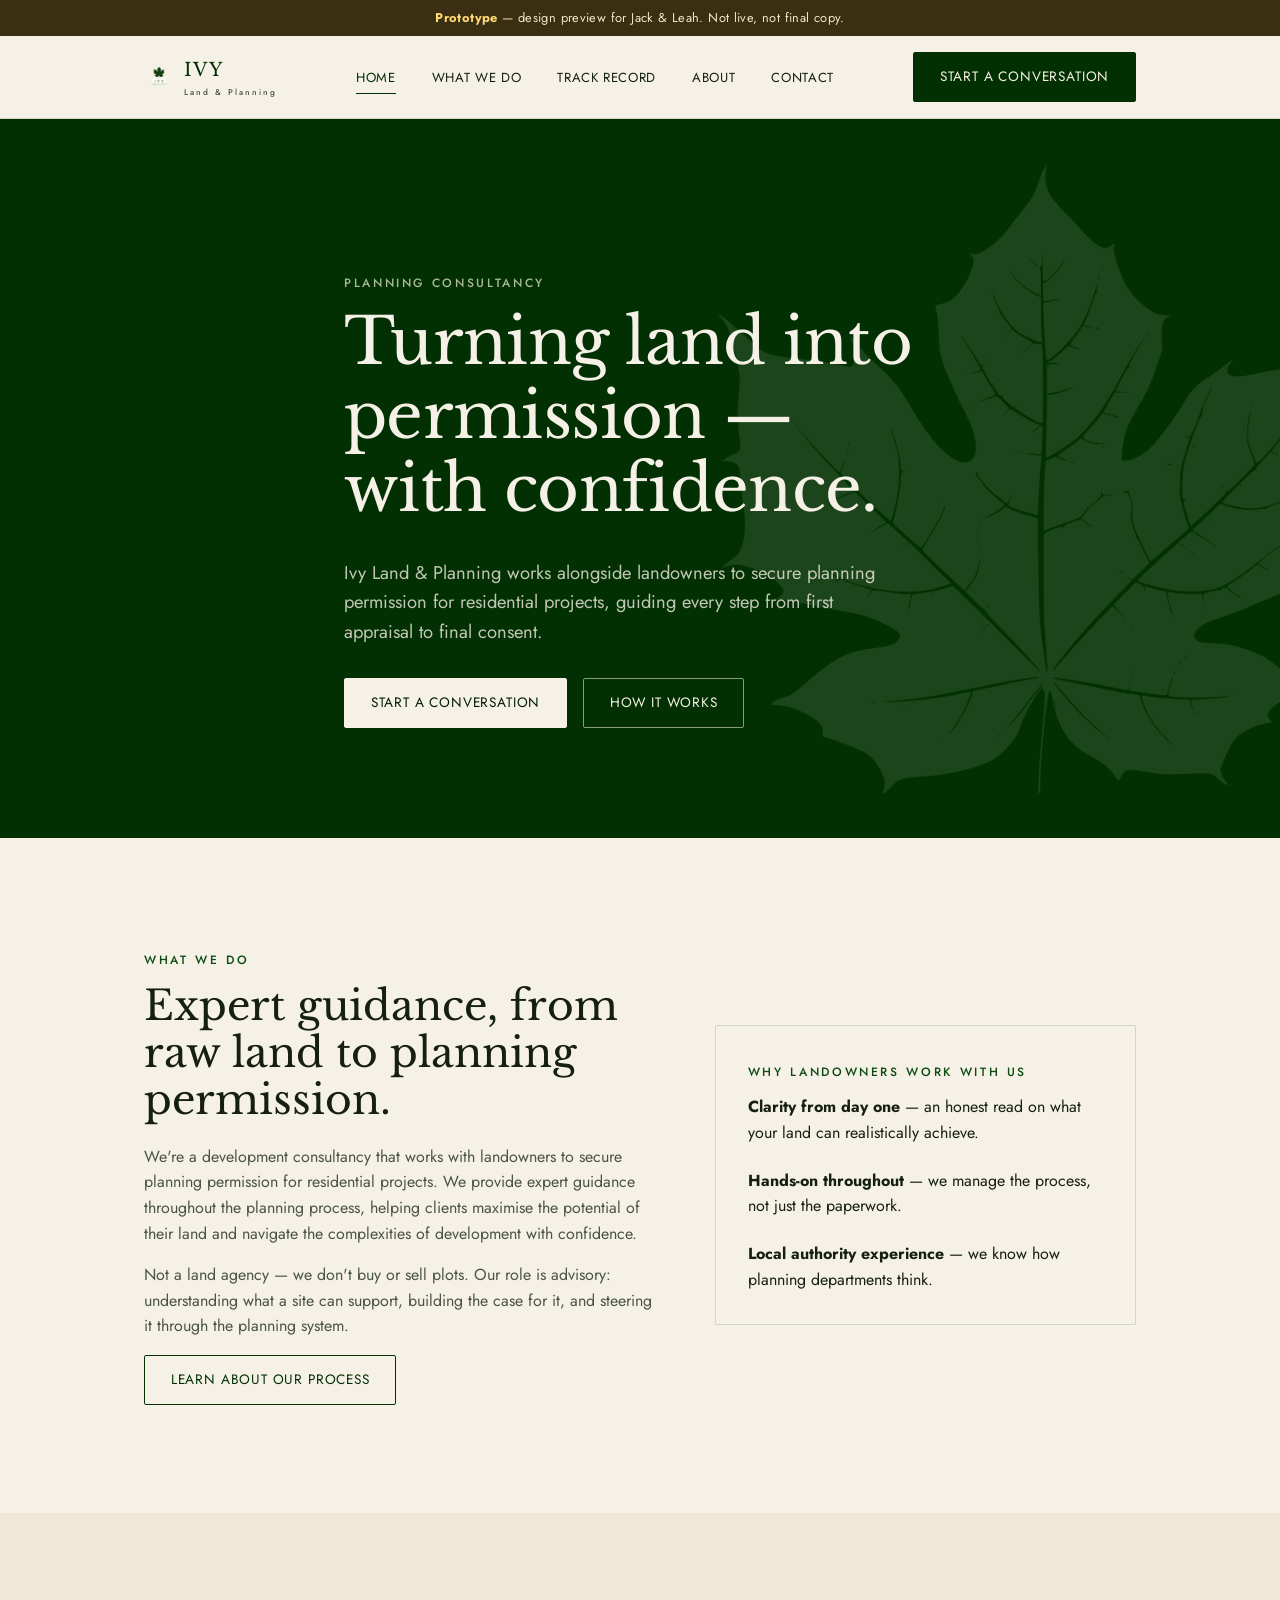
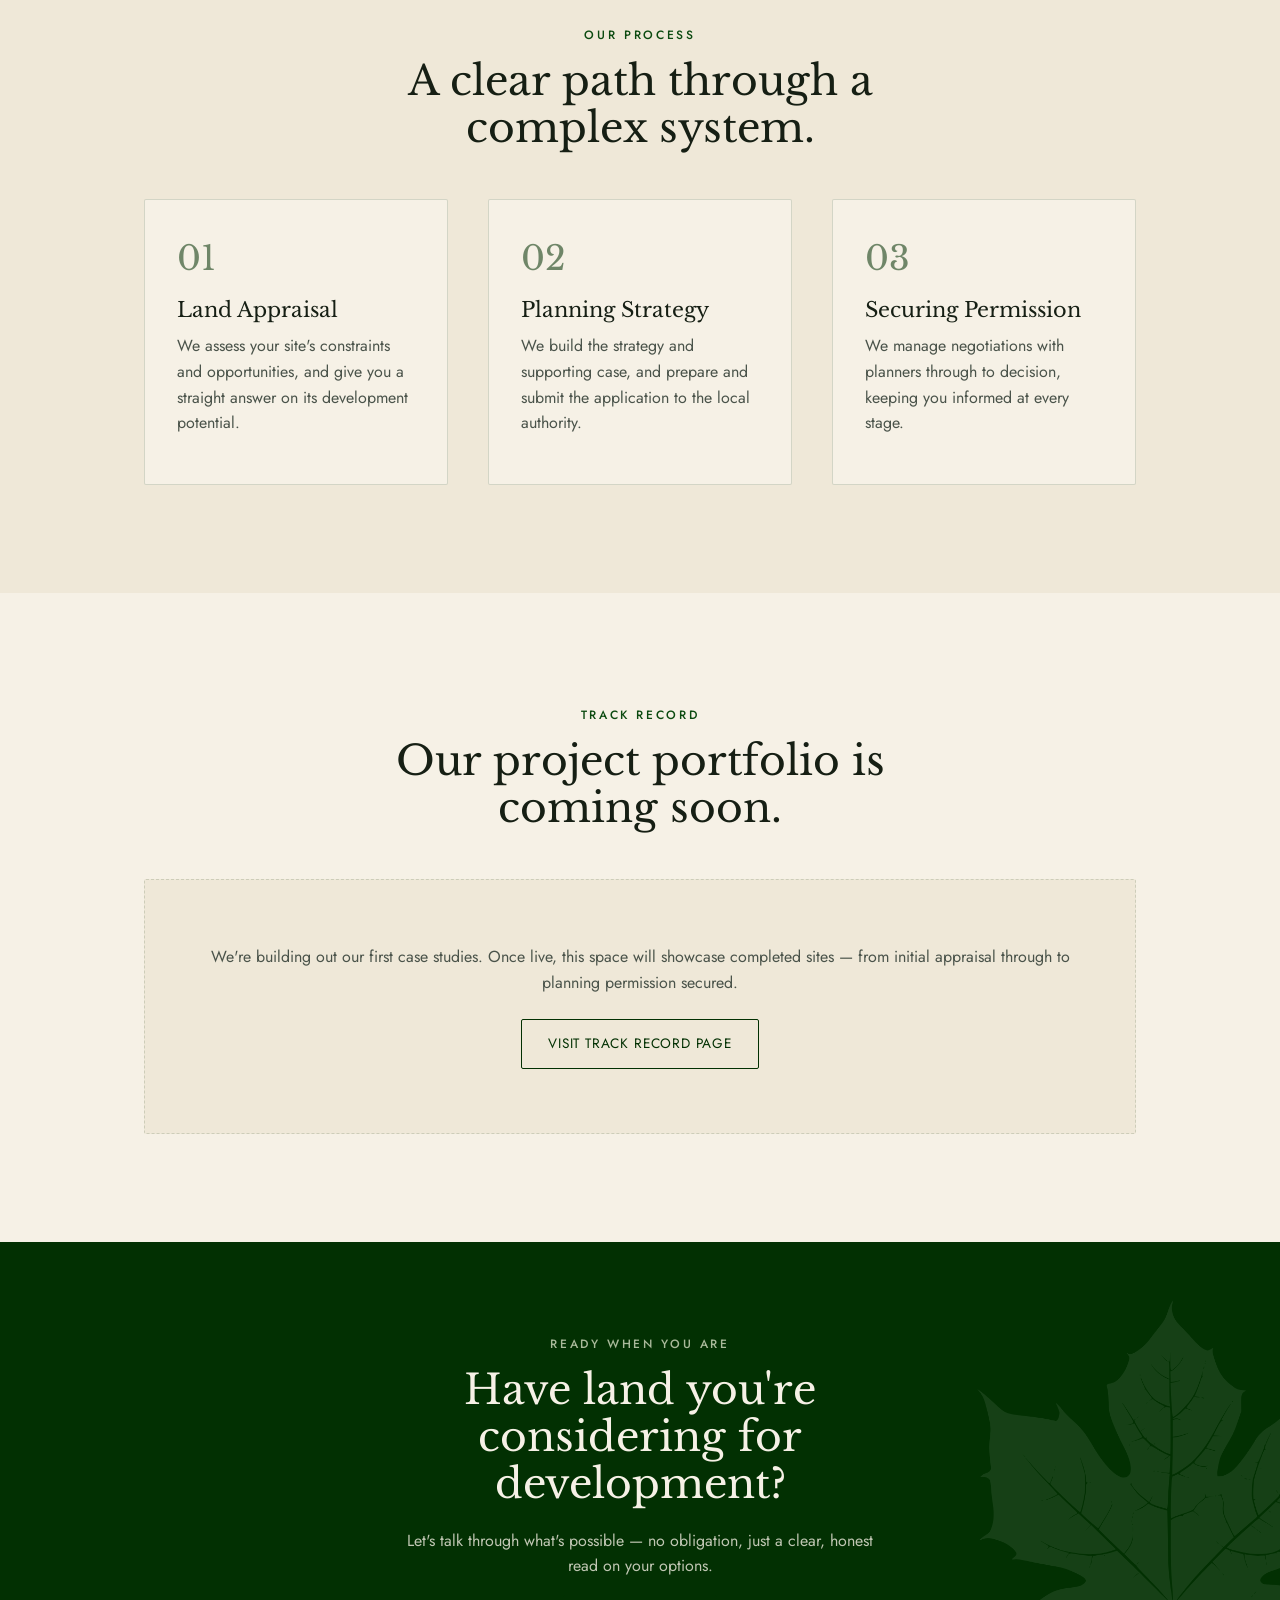
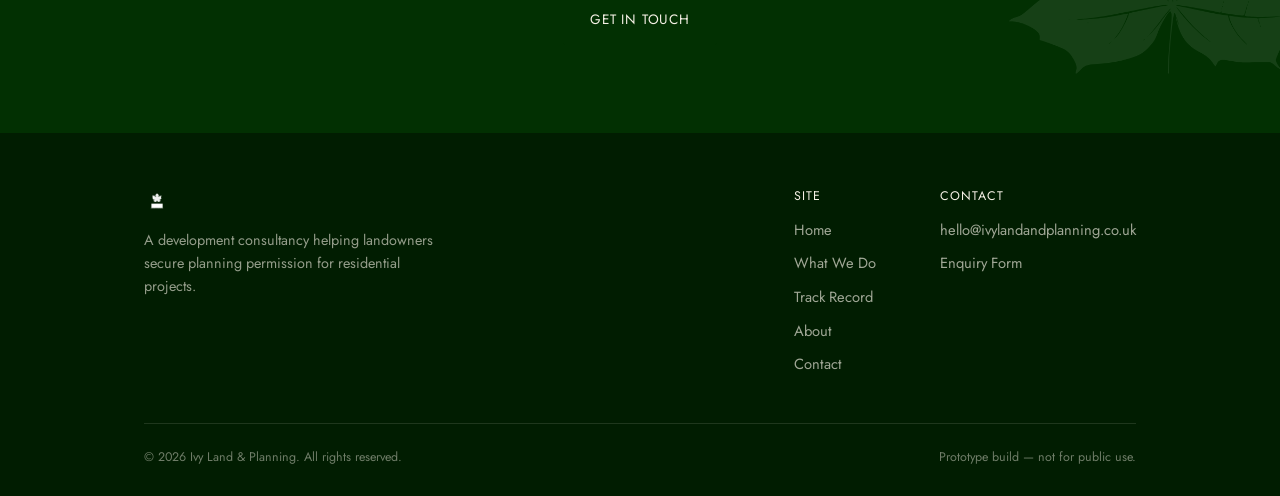
==== index.html @ 44a5bf32 "Add Ivy Land & Planning website prototype Static 5-page site (Home, What We Do, Track Record, About," ====
<!DOCTYPE html>
<html lang="en">
<head>
<meta charset="UTF-8">
<meta name="viewport" content="width=device-width, initial-scale=1.0">
<title>Ivy Land & Planning — Planning Consultancy for Landowners</title>
<meta name="description" content="Ivy Land & Planning works with landowners to secure planning permission for residential projects, guiding you through every step with confidence.">
<link rel="icon" href="assets/img/favicon.png">
<link rel="preconnect" href="https://fonts.googleapis.com">
<link rel="preconnect" href="https://fonts.gstatic.com" crossorigin>
<link href="https://fonts.googleapis.com/css2?family=Libre+Baskerville:ital,wght@0,400;0,700;1,400&family=Jost:wght@300;400;500;600&display=swap" rel="stylesheet">
<link rel="stylesheet" href="assets/css/style.css">
</head>
<body>

<div class="proto-banner"><strong>Prototype</strong> — design preview for Jack &amp; Leah. Not live, not final copy.</div>

<header class="site-header">
  <div class="header-inner">
    <a href="index.html" class="brand">
      <img src="assets/img/logo-colour.png" alt="Ivy Land & Planning">
      <span class="brand-word">IVY<small>Land &amp; Planning</small></span>
    </a>
    <nav class="main-nav" id="main-nav">
      <a href="index.html" aria-current="page">Home</a>
      <a href="services.html">What We Do</a>
      <a href="track-record.html">Track Record</a>
      <a href="about.html">About</a>
      <a href="contact.html">Contact</a>
      <a href="contact.html" class="btn btn-primary nav-cta-mobile">Start a Conversation</a>
    </nav>
    <a href="contact.html" class="btn btn-primary nav-cta-desktop">Start a Conversation</a>
    <button class="nav-toggle" aria-label="Toggle navigation" aria-expanded="false">
      <span></span><span></span><span></span>
    </button>
  </div>
</header>

<section class="hero on-green">
  <img src="assets/img/leaf-mark.png" class="leaf-watermark" alt="" aria-hidden="true">
  <div class="container hero-inner">
    <span class="eyebrow">Planning Consultancy</span>
    <h1>Turning land into permission — with confidence.</h1>
    <p class="lede">Ivy Land &amp; Planning works alongside landowners to secure planning permission for residential projects, guiding every step from first appraisal to final consent.</p>
    <div class="hero-actions">
      <a href="contact.html" class="btn btn-primary">Start a Conversation</a>
      <a href="services.html" class="btn btn-outline">How It Works</a>
    </div>
  </div>
</section>

<section class="section">
  <div class="container">
    <div class="grid-2">
      <div>
        <span class="eyebrow">What We Do</span>
        <h2>Expert guidance, from raw land to planning permission.</h2>
        <p>We're a development consultancy that works with landowners to secure planning permission for residential projects. We provide expert guidance throughout the planning process, helping clients maximise the potential of their land and navigate the complexities of development with confidence.</p>
        <p>Not a land agency — we don't buy or sell plots. Our role is advisory: understanding what a site can support, building the case for it, and steering it through the planning system.</p>
        <a href="services.html" class="btn btn-outline">Learn About Our Process</a>
      </div>
      <div class="card">
        <span class="eyebrow">Why Landowners Work With Us</span>
        <ul class="stack-lg" style="list-style:none; padding:0; margin:0;">
          <li><strong>Clarity from day one</strong> — an honest read on what your land can realistically achieve.</li>
          <li><strong>Hands-on throughout</strong> — we manage the process, not just the paperwork.</li>
          <li><strong>Local authority experience</strong> — we know how planning departments think.</li>
        </ul>
      </div>
    </div>
  </div>
</section>

<section class="section section-cream-soft">
  <div class="container">
    <div class="section-head center">
      <span class="eyebrow">Our Process</span>
      <h2>A clear path through a complex system.</h2>
    </div>
    <div class="grid-3">
      <div class="card">
        <div class="num">01</div>
        <h3>Land Appraisal</h3>
        <p>We assess your site's constraints and opportunities, and give you a straight answer on its development potential.</p>
      </div>
      <div class="card">
        <div class="num">02</div>
        <h3>Planning Strategy</h3>
        <p>We build the strategy and supporting case, and prepare and submit the application to the local authority.</p>
      </div>
      <div class="card">
        <div class="num">03</div>
        <h3>Securing Permission</h3>
        <p>We manage negotiations with planners through to decision, keeping you informed at every stage.</p>
      </div>
    </div>
  </div>
</section>

<section class="section">
  <div class="container">
    <div class="section-head center">
      <span class="eyebrow">Track Record</span>
      <h2>Our project portfolio is coming soon.</h2>
    </div>
    <div class="coming-soon-panel">
      <p style="margin-bottom:1.5em;">We're building out our first case studies. Once live, this space will showcase completed sites — from initial appraisal through to planning permission secured.</p>
      <a href="track-record.html" class="btn btn-outline">Visit Track Record Page</a>
    </div>
  </div>
</section>

<section class="cta-band">
  <img src="assets/img/leaf-mark.png" class="leaf-watermark small" alt="" aria-hidden="true">
  <div class="container">
    <span class="eyebrow">Ready When You Are</span>
    <h2>Have land you're considering for development?</h2>
    <p>Let's talk through what's possible — no obligation, just a clear, honest read on your options.</p>
    <a href="contact.html" class="btn btn-primary">Get In Touch</a>
  </div>
</section>

<footer class="site-footer">
  <div class="container">
    <div class="footer-top">
      <div class="footer-brand">
        <img src="assets/img/logo-colour.png" alt="Ivy Land & Planning">
        <p>A development consultancy helping landowners secure planning permission for residential projects.</p>
      </div>
      <div class="footer-cols">
        <div class="footer-col">
          <h4>Site</h4>
          <a href="index.html">Home</a>
          <a href="services.html">What We Do</a>
          <a href="track-record.html">Track Record</a>
          <a href="about.html">About</a>
          <a href="contact.html">Contact</a>
        </div>
        <div class="footer-col">
          <h4>Contact</h4>
          <a href="mailto:hello@ivylandandplanning.co.uk">hello@ivylandandplanning.co.uk</a>
          <a href="contact.html">Enquiry Form</a>
        </div>
      </div>
    </div>
    <div class="footer-bottom">
      <span>&copy; 2026 Ivy Land &amp; Planning. All rights reserved.</span>
      <span>Prototype build — not for public use.</span>
    </div>
  </div>
</footer>

<script src="assets/js/main.js"></script>
</body>
</html>
---- assets/css/style.css ----
/* Ivy Land & Planning — prototype site
   Palette: deep green base (#023002), cream neutrals, leaf-green accent.
   Type: Libre Baskerville (headings) + Jost (body). */

:root {
  --green: #023002;
  --green-deep: #011d01;
  --green-mid: #0b4a10;
  --cream: #f6f1e6;
  --cream-soft: #efe8d8;
  --ink: #161f14;
  --ink-soft: #4a534a;
  --sage: #a9b99a;
  --line: rgba(2, 48, 2, 0.14);
  --line-on-green: rgba(246, 241, 230, 0.18);

  --serif: "Libre Baskerville", "Georgia", serif;
  --sans: "Jost", "Helvetica Neue", Arial, sans-serif;

  --container: 1120px;
  --gutter: clamp(24px, 5vw, 64px);
}

* { box-sizing: border-box; }
html { scroll-behavior: smooth; }

body {
  margin: 0;
  font-family: var(--sans);
  color: var(--ink);
  background: var(--cream);
  -webkit-font-smoothing: antialiased;
  line-height: 1.6;
}

img { max-width: 100%; display: block; }

h1, h2, h3, h4 {
  font-family: var(--serif);
  font-weight: 400;
  color: inherit;
  line-height: 1.15;
  margin: 0 0 0.5em;
}

h1 { font-size: clamp(2.4rem, 5vw, 4rem); letter-spacing: -0.01em; }
h2 { font-size: clamp(1.8rem, 3.2vw, 2.6rem); }
h3 { font-size: 1.3rem; }

p { margin: 0 0 1em; color: var(--ink-soft); }

a { color: inherit; }

.eyebrow {
  font-family: var(--sans);
  font-size: 0.75rem;
  letter-spacing: 0.22em;
  text-transform: uppercase;
  color: var(--green-mid);
  font-weight: 500;
  display: inline-block;
  margin-bottom: 1em;
}

.on-green .eyebrow { color: var(--sage); }
.on-green p { color: rgba(246, 241, 230, 0.78); }
.on-green h1, .on-green h2, .on-green h3 { color: var(--cream); }

.container {
  max-width: var(--container);
  margin: 0 auto;
  padding: 0 var(--gutter);
}

section { position: relative; }

/* Buttons */
.btn {
  display: inline-flex;
  align-items: center;
  gap: 0.5em;
  font-family: var(--sans);
  font-size: 0.85rem;
  letter-spacing: 0.06em;
  text-transform: uppercase;
  text-decoration: none;
  padding: 0.95em 1.9em;
  border-radius: 2px;
  border: 1px solid transparent;
  transition: background 0.2s ease, color 0.2s ease, border-color 0.2s ease, transform 0.2s ease;
  cursor: pointer;
}

.btn-primary {
  background: var(--green);
  color: var(--cream);
  border-color: var(--green);
}
.btn-primary:hover { background: var(--green-deep); transform: translateY(-1px); }

.btn-outline {
  background: transparent;
  color: var(--green);
  border-color: var(--green);
}
.btn-outline:hover { background: var(--green); color: var(--cream); }

.on-green .btn-outline {
  color: var(--cream);
  border-color: rgba(246, 241, 230, 0.55);
}
.on-green .btn-outline:hover {
  background: var(--cream);
  color: var(--green-deep);
  border-color: var(--cream);
}
.on-green .btn-primary {
  background: var(--cream);
  color: var(--green-deep);
  border-color: var(--cream);
}
.on-green .btn-primary:hover { background: var(--sage); border-color: var(--sage); }

/* Header */
.site-header {
  position: sticky;
  top: 0;
  z-index: 100;
  background: rgba(246, 241, 230, 0.92);
  backdrop-filter: blur(8px);
  border-bottom: 1px solid var(--line);
}

.header-inner {
  display: flex;
  align-items: center;
  justify-content: space-between;
  padding: 16px var(--gutter);
  max-width: var(--container);
  margin: 0 auto;
}

.brand {
  display: flex;
  align-items: center;
  gap: 10px;
  text-decoration: none;
}
.brand img { height: 30px; width: auto; }
.brand-word {
  font-family: var(--serif);
  font-size: 1.15rem;
  letter-spacing: 0.08em;
  color: var(--green);
}
.brand-word small {
  display: block;
  font-family: var(--sans);
  font-size: 0.52rem;
  letter-spacing: 0.24em;
  color: var(--ink-soft);
  font-weight: 500;
  margin-top: 2px;
}

.main-nav {
  display: flex;
  align-items: center;
  gap: 36px;
}
.main-nav a {
  text-decoration: none;
  font-size: 0.82rem;
  letter-spacing: 0.05em;
  text-transform: uppercase;
  color: var(--ink);
  position: relative;
  padding: 4px 0;
}
.main-nav a.btn {
  color: var(--cream);
  text-transform: uppercase;
}
.main-nav a.btn::after { display: none; }
.main-nav a::after {
  content: "";
  position: absolute;
  left: 0; right: 100%;
  bottom: -2px;
  height: 1px;
  background: var(--green);
  transition: right 0.25s ease;
}
.main-nav a:hover::after,
.main-nav a[aria-current="page"]::after { right: 0; }
.main-nav a[aria-current="page"] { color: var(--green); }

.nav-cta-desktop { display: none; }
@media (min-width: 880px) { .nav-cta-desktop { display: inline-flex; } }

.nav-cta-mobile { display: none; }
@media (max-width: 879px) { .nav-cta-mobile { display: inline-flex; margin-top: 8px; } }

.nav-toggle {
  display: inline-flex;
  background: none;
  border: none;
  cursor: pointer;
  padding: 8px;
  flex-direction: column;
  gap: 5px;
}
.nav-toggle span {
  width: 22px; height: 1px; background: var(--green); display: block;
}
@media (min-width: 880px) { .nav-toggle { display: none; } }

@media (max-width: 879px) {
  .main-nav {
    position: absolute;
    top: 100%;
    left: 0;
    right: 0;
    min-height: 100vh;
    background: var(--cream);
    flex-direction: column;
    align-items: flex-start;
    padding: 32px var(--gutter);
    gap: 24px;
    transform: translateY(-8px);
    opacity: 0;
    visibility: hidden;
    transition: opacity 0.2s ease, transform 0.2s ease, visibility 0.2s;
  }
  .main-nav.open {
    opacity: 1; visibility: visible; transform: translateY(0);
  }
  .main-nav a { font-size: 1.1rem; }
}

/* Hero */
.hero {
  background: var(--green);
  color: var(--cream);
  overflow: hidden;
  padding: clamp(90px, 14vw, 150px) 0 clamp(70px, 10vw, 110px);
}
.hero-inner {
  position: relative;
  z-index: 2;
  max-width: 720px;
}
.hero .lede { font-size: 1.15rem; max-width: 560px; }
.hero-actions { display: flex; gap: 16px; flex-wrap: wrap; margin-top: 2em; }

.leaf-watermark {
  position: absolute;
  top: 50%;
  right: -6%;
  width: min(640px, 60vw);
  transform: translateY(-50%);
  opacity: 0.1;
  filter: brightness(0) invert(1);
  pointer-events: none;
  z-index: 1;
}
.leaf-watermark.small { width: min(380px, 50vw); opacity: 0.08; }

/* Page hero (interior pages) */
.page-hero {
  background: var(--green);
  color: var(--cream);
  padding: clamp(64px, 9vw, 96px) 0 clamp(48px, 7vw, 72px);
  overflow: hidden;
  position: relative;
}
.page-hero .container { position: relative; z-index: 2; max-width: 760px; }

/* Sections */
.section { padding: clamp(64px, 9vw, 108px) 0; }
.section-tight { padding: clamp(48px, 6vw, 72px) 0; }
.section-cream-soft { background: var(--cream-soft); }
.section-green { background: var(--green); color: var(--cream); }

.section-head { max-width: 640px; margin-bottom: 3rem; }
.section-head.center { margin-left: auto; margin-right: auto; text-align: center; }

/* Grid helpers */
.grid-3 {
  display: grid;
  gap: 40px;
  grid-template-columns: repeat(auto-fit, minmax(240px, 1fr));
}
.grid-2 {
  display: grid;
  gap: 56px;
  grid-template-columns: 1fr;
}
@media (min-width: 780px) {
  .grid-2 { grid-template-columns: 1.1fr 0.9fr; align-items: center; }
}

/* Cards */
.card {
  background: var(--cream);
  border: 1px solid var(--line);
  padding: 32px;
  border-radius: 2px;
}
.card .num {
  font-family: var(--serif);
  font-size: 2.1rem;
  color: var(--sage-num, var(--green));
  opacity: 0.55;
  margin-bottom: 0.4em;
}

/* Process list (services page) */
.process-list { border-top: 1px solid var(--line); }
.process-item {
  display: grid;
  grid-template-columns: 90px 1fr;
  gap: 24px;
  padding: 36px 0;
  border-bottom: 1px solid var(--line);
}
.process-item .step-num {
  font-family: var(--serif);
  font-size: 1.6rem;
  color: var(--green);
  opacity: 0.5;
}
@media (max-width: 560px) {
  .process-item { grid-template-columns: 48px 1fr; }
}

/* Case study cards */
.cs-grid {
  display: grid;
  gap: 32px;
  grid-template-columns: repeat(auto-fit, minmax(280px, 1fr));
}
.cs-card {
  background: var(--cream);
  border: 1px solid var(--line);
  overflow: hidden;
  border-radius: 2px;
}
.cs-photo {
  aspect-ratio: 4/3;
  background: linear-gradient(135deg, var(--sage), var(--green-mid));
  display: flex;
  align-items: center;
  justify-content: center;
  position: relative;
}
.cs-photo img { width: 64px; opacity: 0.85; filter: brightness(0) invert(1); }
.cs-body { padding: 24px; }
.cs-tag {
  display: inline-block;
  font-size: 0.7rem;
  letter-spacing: 0.08em;
  text-transform: uppercase;
  color: var(--green-mid);
  background: rgba(2, 48, 2, 0.08);
  padding: 4px 10px;
  border-radius: 2px;
  margin-bottom: 0.8em;
}
.cs-meta {
  display: flex;
  gap: 18px;
  margin-top: 1em;
  font-size: 0.82rem;
  color: var(--ink-soft);
  flex-wrap: wrap;
}

.coming-soon-panel {
  border: 1px dashed var(--line);
  padding: clamp(40px, 6vw, 64px);
  text-align: center;
  border-radius: 2px;
  background: var(--cream-soft);
}

/* Team */
.team-grid {
  display: grid;
  gap: 40px;
  grid-template-columns: repeat(auto-fit, minmax(260px, 1fr));
}
.team-card { text-align: left; }
.team-photo {
  aspect-ratio: 1;
  background: var(--sage);
  border-radius: 2px;
  margin-bottom: 1.2em;
  display: flex;
  align-items: center;
  justify-content: center;
  background: linear-gradient(160deg, #cfd8c1, var(--sage));
}
.team-photo img { width: 40px; filter: brightness(0) invert(1); opacity: 0.7; }
.team-role {
  font-size: 0.78rem;
  letter-spacing: 0.08em;
  text-transform: uppercase;
  color: var(--green-mid);
  margin-bottom: 0.8em;
  display: block;
}

/* Contact */
.contact-grid {
  display: grid;
  gap: 56px;
  grid-template-columns: 1fr;
}
@media (min-width: 860px) {
  .contact-grid { grid-template-columns: 0.9fr 1.1fr; }
}
.field { margin-bottom: 20px; }
.field label {
  display: block;
  font-size: 0.78rem;
  letter-spacing: 0.05em;
  text-transform: uppercase;
  color: var(--ink-soft);
  margin-bottom: 8px;
}
.field input, .field textarea, .field select {
  width: 100%;
  font-family: var(--sans);
  font-size: 1rem;
  padding: 13px 14px;
  border: 1px solid var(--line);
  background: var(--cream);
  color: var(--ink);
  border-radius: 2px;
}
.field input:focus, .field textarea:focus {
  outline: none;
  border-color: var(--green);
}
.field textarea { resize: vertical; min-height: 130px; }

.contact-info-item {
  display: flex;
  gap: 14px;
  padding: 18px 0;
  border-bottom: 1px solid var(--line);
}
.contact-info-item:first-child { padding-top: 0; }
.contact-info-item .label {
  font-size: 0.75rem;
  letter-spacing: 0.06em;
  text-transform: uppercase;
  color: var(--ink-soft);
  width: 100px;
  flex-shrink: 0;
  padding-top: 2px;
}

.form-note {
  font-size: 0.85rem;
  color: var(--ink-soft);
  margin-top: 12px;
}

/* CTA band */
.cta-band {
  background: var(--green);
  color: var(--cream);
  text-align: center;
  padding: clamp(56px, 8vw, 88px) 0;
  position: relative;
  overflow: hidden;
}
.cta-band .container { position: relative; z-index: 2; max-width: 620px; }
.cta-band .eyebrow { color: var(--sage); }
.cta-band p { color: rgba(246, 241, 230, 0.78); }

/* Footer */
.site-footer {
  background: var(--green-deep);
  color: rgba(246, 241, 230, 0.7);
  padding: 56px 0 28px;
}
.footer-top {
  display: flex;
  justify-content: space-between;
  flex-wrap: wrap;
  gap: 40px;
  padding-bottom: 36px;
  border-bottom: 1px solid rgba(246, 241, 230, 0.12);
}
.footer-brand { max-width: 300px; }
.footer-brand img { height: 26px; margin-bottom: 14px; filter: brightness(0) invert(1); }
.footer-brand p { color: rgba(246, 241, 230, 0.6); font-size: 0.9rem; }
.footer-cols { display: flex; gap: 64px; flex-wrap: wrap; }
.footer-col h4 {
  font-family: var(--sans);
  font-size: 0.78rem;
  letter-spacing: 0.08em;
  text-transform: uppercase;
  color: var(--cream);
  margin-bottom: 16px;
}
.footer-col a {
  display: block;
  text-decoration: none;
  color: rgba(246, 241, 230, 0.65);
  font-size: 0.92rem;
  margin-bottom: 10px;
  transition: color 0.2s ease;
}
.footer-col a:hover { color: var(--cream); }
.footer-bottom {
  display: flex;
  justify-content: space-between;
  flex-wrap: wrap;
  gap: 10px;
  padding-top: 24px;
  font-size: 0.78rem;
  color: rgba(246, 241, 230, 0.45);
}

/* Prototype notice */
.proto-banner {
  background: #3a2f12;
  color: #f2e6c4;
  text-align: center;
  font-size: 0.8rem;
  letter-spacing: 0.03em;
  padding: 8px var(--gutter);
}
.proto-banner strong { color: #ffd873; }

/* Utility */
.mt-0 { margin-top: 0; }
.text-center { text-align: center; }
.stack-lg > * + * { margin-top: 1.4em; }
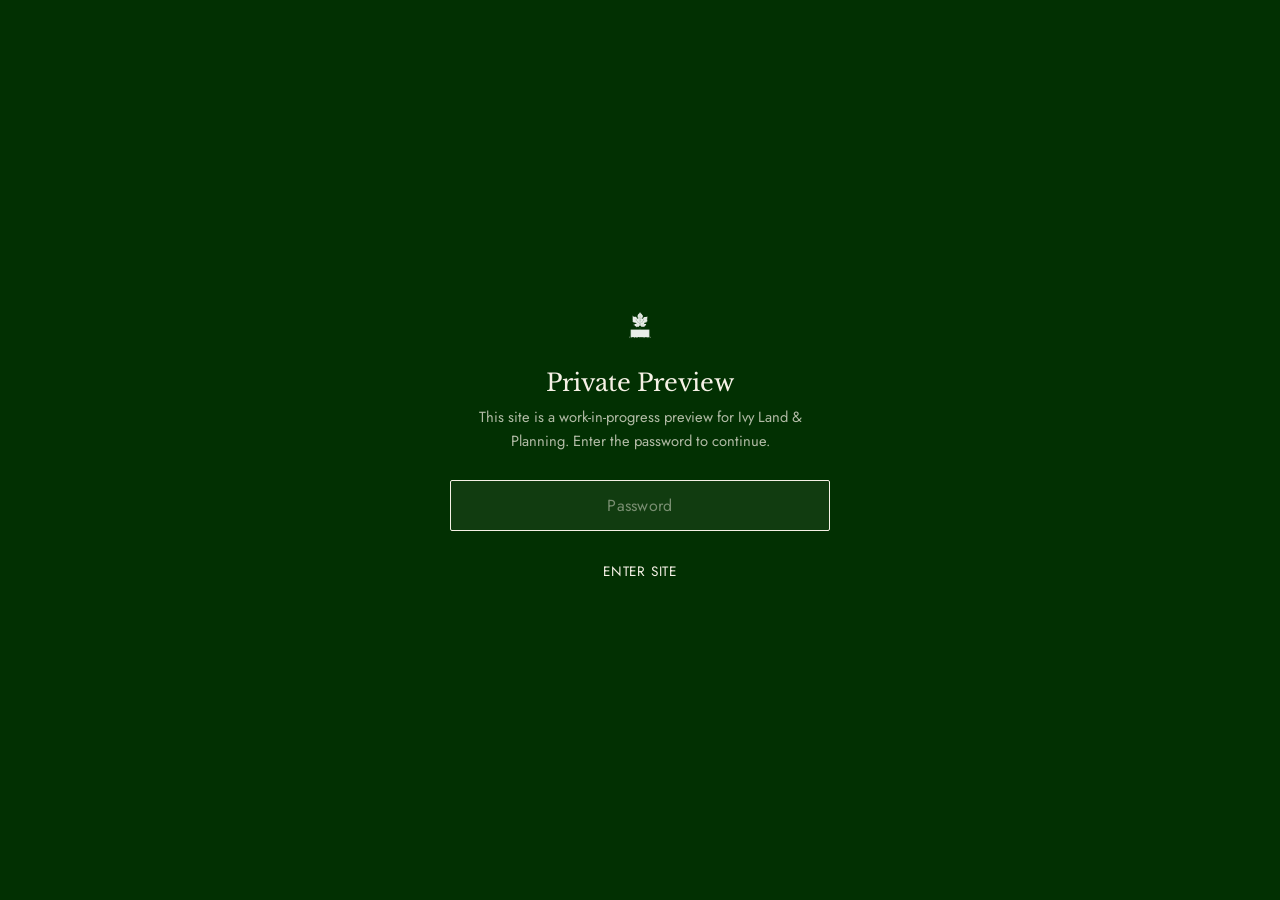
==== commit af253cc4: "Add client-side password gate for private preview Blocking check in <head> redirects unauthenticated" ====
--- a/index.html
+++ b/index.html
@@ -3,6 +3,8 @@
 <head>
 <meta charset="UTF-8">
 <meta name="viewport" content="width=device-width, initial-scale=1.0">
+<meta name="robots" content="noindex, nofollow">
+<script>(function(){try{if(localStorage.getItem("ivyPreviewAuth")!=="ok"){var here=location.pathname.split("/").pop()||"index.html";location.replace("login.html?next="+encodeURIComponent(here));}}catch(e){}})();</script>
 <title>Ivy Land & Planning — Planning Consultancy for Landowners</title>
 <meta name="description" content="Ivy Land & Planning works with landowners to secure planning permission for residential projects, guiding you through every step with confidence.">
 <link rel="icon" href="assets/img/favicon.png">
